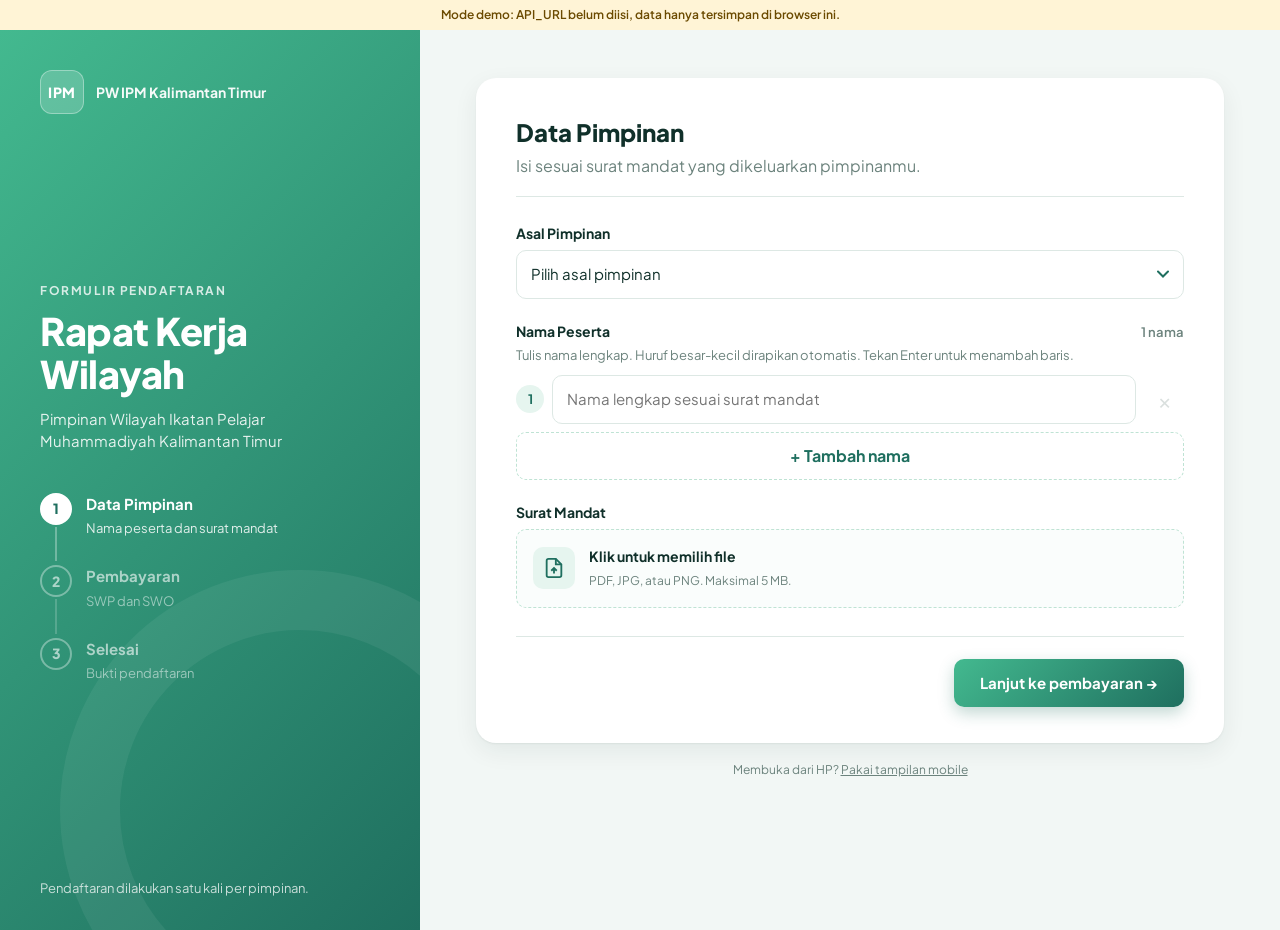
==== d/index.html @ c75848a4 "Website pendaftaran dan absensi Rakerwil PW IPM Kaltim Form pendaftaran per pimpinan (nama, surat ma" ====
<!doctype html>
<html lang="id">
<head>
  <meta charset="utf-8">
  <meta name="viewport" content="width=device-width, initial-scale=1">
  <title>Pendaftaran Rakerwil PW IPM Kaltim</title>
  <meta name="theme-color" content="#1f6f5f">
  <link rel="preconnect" href="https://fonts.googleapis.com">
  <link rel="preconnect" href="https://fonts.gstatic.com" crossorigin>
  <link href="https://fonts.googleapis.com/css2?family=Plus+Jakarta+Sans:wght@400;500;600;700;800&display=swap" rel="stylesheet">
  <link rel="stylesheet" href="../shared/css/base.css">
  <link rel="stylesheet" href="css/desktop.css">
</head>
<body data-ui="d">
<div class="d-shell">

  <!-- Panel kiri -->
  <aside class="d-hero">
    <div class="d-hero-top">
      <span class="logo-mark">IPM</span>
      <span class="d-hero-org">PW IPM Kalimantan Timur</span>
    </div>

    <div class="d-hero-mid">
      <p class="d-eyebrow">Formulir Pendaftaran</p>
      <h1 data-isi="namaAcara">Rapat Kerja Wilayah</h1>
      <p class="d-hero-sub" data-isi="penyelenggara">Pimpinan Wilayah Ikatan Pelajar Muhammadiyah Kalimantan Timur</p>

      <ol class="d-steps">
        <li data-ind="1"><span class="n">1</span><div><b>Data Pimpinan</b><small>Nama peserta dan surat mandat</small></div></li>
        <li data-ind="2"><span class="n">2</span><div><b>Pembayaran</b><small>SWP dan SWO</small></div></li>
        <li data-ind="3"><span class="n">3</span><div><b>Selesai</b><small>Bukti pendaftaran</small></div></li>
      </ol>
    </div>

    <p class="d-hero-foot">Pendaftaran dilakukan satu kali per pimpinan.</p>
  </aside>

  <!-- Panel kanan -->
  <main class="d-main">
    <div class="d-card">

      <div id="loading" class="layar-tengah">
        <div class="spinner"></div>
        <p class="muted">Memuat formulir...</p>
      </div>

      <div id="error-box" class="layar-tengah" hidden>
        <div class="ikon-besar bad">
          <svg width="32" height="32" viewBox="0 0 24 24" fill="none" stroke="currentColor" stroke-width="2"><circle cx="12" cy="12" r="10"/><path d="M12 8v4M12 16h.01"/></svg>
        </div>
        <h2>Formulir gagal dimuat</h2>
        <p class="muted" id="error-msg"></p>
        <button class="btn btn-primary" id="btn-coba-lagi" style="margin-top:18px">Coba lagi</button>
      </div>

      <div id="form-wrap" hidden>

        <!-- LANGKAH 1 -->
        <section data-step="1">
          <header class="d-sec-head">
            <h2>Data Pimpinan</h2>
            <p class="muted">Isi sesuai surat mandat yang dikeluarkan pimpinanmu.</p>
          </header>

          <label class="field">
            <span class="label">Asal Pimpinan</span>
            <select id="f-pimpinan" class="select"></select>
            <div class="field-err" id="pimpinan-err" hidden></div>
          </label>

          <div class="field">
            <div class="nama-head">
              <span class="label">Nama Peserta</span>
              <span class="nama-count" id="nama-count"></span>
            </div>
            <span class="hint">Tulis nama lengkap. Huruf besar-kecil dirapikan otomatis. Tekan Enter untuk menambah baris.</span>
            <div id="nama-list"></div>
            <button type="button" class="btn-tambah" id="btn-tambah-nama">+ Tambah nama</button>
            <div class="field-err" id="nama-err" hidden></div>
          </div>

          <div class="field">
            <span class="label">Surat Mandat</span>
            <label class="file-drop">
              <input type="file" id="f-mandat" accept=".pdf,.jpg,.jpeg,.png,application/pdf,image/jpeg,image/png">
              <span class="ikon"><svg width="22" height="22" viewBox="0 0 24 24" fill="none" stroke="currentColor" stroke-width="2"><path d="M14 2H6a2 2 0 0 0-2 2v16a2 2 0 0 0 2 2h12a2 2 0 0 0 2-2V8z"/><path d="M14 2v6h6M12 18v-6M9 15l3-3 3 3"/></svg></span>
              <span class="teks"><b id="mandat-label" data-kosong="Klik untuk memilih file">Klik untuk memilih file</b><small>PDF, JPG, atau PNG. Maksimal <span data-maks-file>5</span> MB.</small></span>
            </label>
            <div class="field-err" id="mandat-err" hidden></div>
          </div>
        </section>

        <!-- LANGKAH 2 -->
        <section data-step="2" hidden>
          <header class="d-sec-head">
            <h2>Pembayaran</h2>
            <p class="muted">SWP dihitung per nama, SWO sekali per pimpinan. Keduanya wajib meskipun yang hadir hanya satu orang.</p>
          </header>

          <div class="info warn" id="nominal-warning" hidden style="margin-bottom:16px">
            <b>Nominal SWP dan SWO belum diisi panitia.</b> Total di bawah masih Rp0.
          </div>

          <div class="d-two">
            <div>
              <span class="label">Rincian</span>
              <div class="rincian">
                <div id="rincian"></div>
                <div class="rincian-total"><span>Total yang harus dibayar</span><span class="angka" data-total>Rp0</span></div>
              </div>
            </div>
            <div class="ringkas">
              <span class="label" id="ringkas-pimpinan"></span>
              <ol id="ringkas-nama"></ol>
            </div>
          </div>

          <div class="field" style="margin-top:24px">
            <span class="label">Cara Pembayaran</span>
            <div class="metode-grid d-metode">
              <label class="metode-opsi">
                <input type="radio" name="metode" value="transfer">
                <span class="radio-dot"></span>
                <span><b>Transfer sekarang</b><small>Transfer ke rekening panitia lalu unggah buktinya.</small></span>
              </label>
              <label class="metode-opsi">
                <input type="radio" name="metode" value="offline">
                <span class="radio-dot"></span>
                <span><b>Bayar di tempat</b><small>Bayar tunai di meja registrasi saat hari pelaksanaan.</small></span>
              </label>
            </div>
            <div class="field-err" id="metode-err" hidden></div>

            <div class="panel" id="panel-transfer" hidden>
              <div class="rekening">
                <div>
                  <small id="rek-bank"></small>
                  <div class="no" id="rek-no"></div>
                  <small>a.n. <span id="rek-nama"></span></small>
                </div>
                <button type="button" class="btn btn-sm" id="btn-salin">Salin nomor</button>
              </div>
              <p style="margin-bottom:12px">Transfer sebesar <b data-total>Rp0</b>, lalu unggah bukti transfernya.</p>
              <label class="file-drop">
                <input type="file" id="f-bukti" accept=".pdf,.jpg,.jpeg,.png,application/pdf,image/jpeg,image/png">
                <span class="ikon"><svg width="22" height="22" viewBox="0 0 24 24" fill="none" stroke="currentColor" stroke-width="2"><rect x="3" y="3" width="18" height="18" rx="2"/><circle cx="8.5" cy="8.5" r="1.5"/><path d="M21 15l-5-5L5 21"/></svg></span>
                <span class="teks"><b id="bukti-label" data-kosong="Unggah bukti transfer">Unggah bukti transfer</b><small>Screenshot atau foto struk. Maksimal <span data-maks-file>5</span> MB.</small></span>
              </label>
              <div class="field-err" id="bukti-err" hidden></div>
            </div>

            <div class="panel" id="panel-offline" hidden>
              <p>Siapkan <b data-total>Rp0</b> dan bayarkan di meja registrasi.</p>
              <p class="muted" id="offline-batas" style="margin-top:4px"></p>
            </div>
          </div>

          <label class="cek">
            <input type="checkbox" id="f-setuju">
            <span>Data yang saya isi sudah sesuai dengan surat mandat dan tidak akan didaftarkan ulang.</span>
          </label>
          <div class="field-err" id="setuju-err" hidden></div>
          <div class="field-err" id="kirim-err" hidden></div>
        </section>

        <!-- LANGKAH 3 -->
        <section data-step="3" hidden>
          <div class="layar-tengah" style="padding-bottom:24px">
            <div class="ikon-besar ok">
              <svg width="34" height="34" viewBox="0 0 24 24" fill="none" stroke="currentColor" stroke-width="2.5"><path d="M20 6L9 17l-5-5"/></svg>
            </div>
            <h2>Pendaftaran berhasil</h2>
            <p class="muted">Simpan atau screenshot halaman ini sebagai bukti.</p>
          </div>

          <div class="d-hasil">
            <div class="d-hasil-id"><small>Kode pendaftaran</small><b id="hasil-id"></b></div>
            <dl>
              <dt>Asal pimpinan</dt><dd id="hasil-pimpinan"></dd>
              <dt>Waktu daftar</dt><dd id="hasil-waktu"></dd>
              <dt>Total bayar</dt><dd id="hasil-total"></dd>
              <dt>Status bayar</dt><dd id="hasil-status"></dd>
              <dt>Peserta</dt><dd><ol id="hasil-nama"></ol></dd>
            </dl>
            <p class="info ok" id="hasil-catatan"></p>
          </div>
          <div style="text-align:center;margin-top:20px">
            <button class="btn btn-outline" id="btn-daftar-lagi">Daftarkan pimpinan lain</button>
          </div>
        </section>

        <div class="d-actions" id="actions">
          <button class="btn btn-ghost" id="btn-kembali" hidden>&larr; Kembali</button>
          <span></span>
          <button class="btn btn-primary" id="btn-lanjut">Lanjut ke pembayaran &rarr;</button>
          <button class="btn btn-primary" id="btn-kirim" hidden>Kirim pendaftaran</button>
        </div>
      </div>
    </div>

    <p class="ganti-tampilan d-foot">Membuka dari HP? <a href="#" data-ganti-tampilan="m">Pakai tampilan mobile</a></p>
  </main>
</div>

<script src="../shared/js/config.js"></script>
<script src="../shared/js/util.js"></script>
<script src="../shared/js/mock.js"></script>
<script src="../shared/js/api.js"></script>
<script src="../shared/js/daftar.js"></script>
</body>
</html>
---- shared/css/base.css ----
/*
 * Gaya dasar bersama (warna, tombol, input, komponen).
 * Ganti warna utama cukup di bagian :root ini.
 */
:root {
  --g1: #43b98f;            /* hijau terang (awal gradient) */
  --g2: #1f6f5f;            /* hijau gelap (akhir gradient) */
  --grad: linear-gradient(135deg, var(--g1) 0%, var(--g2) 100%);
  --g-soft: #e6f5ef;
  --g-line: #bfe3d4;

  --ink: #10302a;
  --ink-2: #3c5a53;
  --muted: #6c837d;
  --line: #dde8e4;
  --bg: #f2f7f5;
  --card: #ffffff;

  --ok: #1d8a5a;   --ok-bg: #e3f6ec;
  --warn: #9a6a00; --warn-bg: #fff4d6;
  --bad: #b4381f;  --bad-bg: #fde8e3;

  --r: 14px;
  --r-sm: 10px;
  --shadow: 0 1px 2px rgba(16, 48, 42, .06), 0 8px 24px rgba(16, 48, 42, .07);
  --font: 'Plus Jakarta Sans', system-ui, -apple-system, 'Segoe UI', Roboto, sans-serif;
}

* { box-sizing: border-box; }
html { -webkit-text-size-adjust: 100%; }
body {
  margin: 0;
  font-family: var(--font);
  color: var(--ink);
  background: var(--bg);
  line-height: 1.5;
  -webkit-font-smoothing: antialiased;
}
[hidden] { display: none !important; }
h1, h2, h3, p { margin: 0; }
a { color: var(--g2); }
button, input, select { font: inherit; color: inherit; }
.muted { color: var(--muted); }

/* ---------- Logo sementara ---------- */
.logo-mark {
  display: inline-grid;
  place-items: center;
  width: 44px; height: 44px;
  border-radius: 12px;
  background: rgba(255, 255, 255, .18);
  border: 1px solid rgba(255, 255, 255, .35);
  color: #fff;
  font-weight: 800;
  font-size: 14px;
  letter-spacing: .5px;
}

/* ---------- Tombol ---------- */
.btn {
  display: inline-flex; align-items: center; justify-content: center; gap: 8px;
  border: 0; border-radius: var(--r-sm);
  padding: 12px 20px;
  font-weight: 700; font-size: 15px;
  cursor: pointer;
  text-decoration: none;
  transition: transform .08s, box-shadow .2s, background .2s, opacity .2s;
}
.btn:active { transform: scale(.98); }
.btn:disabled { opacity: .55; cursor: not-allowed; }
.btn-primary { background: var(--grad); color: #fff; box-shadow: 0 6px 16px rgba(31, 111, 95, .28); }
.btn-primary:hover:not(:disabled) { box-shadow: 0 8px 22px rgba(31, 111, 95, .38); }
.btn-outline { background: #fff; color: var(--g2); border: 1.5px solid var(--g-line); }
.btn-outline:hover:not(:disabled) { border-color: var(--g1); background: var(--g-soft); }
.btn-ghost { background: transparent; color: var(--ink-2); }
.btn-ghost:hover:not(:disabled) { background: #edf3f1; }
.btn-sm { padding: 7px 12px; font-size: 13px; border-radius: 8px; }

/* ---------- Form ---------- */
.field { display: block; margin-bottom: 22px; }
.label { display: block; font-weight: 700; font-size: 14px; margin-bottom: 6px; }
.hint { display: block; color: var(--muted); font-size: 13px; margin: -2px 0 10px; }
.input, .select {
  width: 100%;
  padding: 12px 14px;
  border: 1.5px solid var(--line);
  border-radius: var(--r-sm);
  background: #fff;
  font-size: 15px;
  outline: none;
  transition: border-color .15s, box-shadow .15s;
}
.input:focus, .select:focus { border-color: var(--g1); box-shadow: 0 0 0 4px rgba(67, 185, 143, .15); }
.select {
  appearance: none;
  background-image: url("data:image/svg+xml,%3Csvg xmlns='http://www.w3.org/2000/svg' width='12' height='8' fill='none'%3E%3Cpath d='M1 1.5l5 5 5-5' stroke='%231f6f5f' stroke-width='2' stroke-linecap='round'/%3E%3C/svg%3E");
  background-repeat: no-repeat;
  background-position: right 14px center;
  padding-right: 38px;
}
.field-err {
  color: var(--bad);
  font-size: 13px;
  font-weight: 600;
  margin-top: 6px;
}

/* Daftar nama */
.nama-head { display: flex; justify-content: space-between; align-items: baseline; }
.nama-count { font-size: 13px; color: var(--muted); font-weight: 600; }
.nama-row { display: flex; align-items: center; gap: 8px; margin-bottom: 8px; }
.nama-no {
  flex: 0 0 28px; height: 28px;
  display: grid; place-items: center;
  border-radius: 50%;
  background: var(--g-soft); color: var(--g2);
  font-size: 13px; font-weight: 700;
}
.nama-row .input { flex: 1; }
.btn-hapus {
  flex: 0 0 40px; height: 44px;
  border: 0; border-radius: var(--r-sm);
  background: transparent; color: var(--muted);
  font-size: 22px; cursor: pointer;
}
.btn-hapus:hover:not(:disabled) { background: var(--bad-bg); color: var(--bad); }
.btn-hapus:disabled { opacity: .25; cursor: default; }
.btn-tambah {
  width: 100%;
  border: 1.5px dashed var(--g-line);
  background: transparent;
  color: var(--g2);
  border-radius: var(--r-sm);
  padding: 11px;
  font-weight: 700;
  cursor: pointer;
}
.btn-tambah:hover { background: var(--g-soft); border-color: var(--g1); }

/* Upload file */
.file-drop {
  position: relative;
  display: flex; align-items: center; gap: 14px;
  padding: 16px;
  border: 1.5px dashed var(--g-line);
  border-radius: var(--r-sm);
  background: #fafdfc;
  cursor: pointer;
  transition: background .15s, border-color .15s;
}
.file-drop:hover { background: var(--g-soft); border-color: var(--g1); }
.file-drop input { position: absolute; inset: 0; opacity: 0; cursor: pointer; }
.file-drop .ikon {
  flex: 0 0 42px; height: 42px;
  display: grid; place-items: center;
  border-radius: 10px;
  background: var(--g-soft); color: var(--g2);
}
.file-drop .teks b { display: block; font-size: 14px; word-break: break-all; }
.file-drop .teks small { color: var(--muted); font-size: 12px; }
.file-drop.terisi { border-style: solid; border-color: var(--g1); background: var(--g-soft); }
.file-drop.terisi .ikon { background: var(--grad); color: #fff; }

/* Rincian biaya */
.rincian { border: 1px solid var(--line); border-radius: var(--r); overflow: hidden; background: #fff; }
.rincian-row {
  display: grid; grid-template-columns: 1fr auto auto; gap: 16px; align-items: center;
  padding: 14px 16px; border-bottom: 1px solid var(--line);
}
.rincian-row small { display: block; color: var(--muted); font-size: 12px; }
.rincian-hitung { color: var(--ink-2); font-size: 14px; }
.rincian-jumlah { font-weight: 700; text-align: right; min-width: 100px; }
.rincian-total {
  display: flex; justify-content: space-between; align-items: center;
  padding: 16px; background: var(--g-soft);
  font-weight: 700;
}
.rincian-total .angka { font-size: 22px; color: var(--g2); font-weight: 800; }

/* Pilihan metode bayar */
.metode-grid { display: grid; gap: 10px; }
.metode-opsi {
  position: relative;
  display: flex; gap: 12px; align-items: flex-start;
  padding: 14px 16px;
  border: 1.5px solid var(--line);
  border-radius: var(--r);
  background: #fff;
  cursor: pointer;
  transition: border-color .15s, background .15s;
}
.metode-opsi input { position: absolute; opacity: 0; }
.metode-opsi .radio-dot { margin-top: 2px; }
.metode-opsi b { display: block; font-size: 15px; }
.metode-opsi small { color: var(--muted); font-size: 13px; }
.metode-opsi.dipilih { border-color: var(--g1); background: var(--g-soft); }

.radio-dot {
  flex: 0 0 20px; width: 20px; height: 20px;
  border-radius: 50%;
  border: 2px solid #b7cbc4;
  background: #fff;
  transition: all .15s;
}
.dipilih .radio-dot { border: 6px solid var(--g2); }

/* Panel rekening */
.panel { margin-top: 14px; padding: 16px; border-radius: var(--r); background: #fff; border: 1px solid var(--line); }
.rekening {
  display: flex; align-items: center; justify-content: space-between; gap: 12px;
  padding: 14px 16px; margin-bottom: 14px;
  border-radius: var(--r-sm);
  background: var(--grad); color: #fff;
}
.rekening small { display: block; opacity: .85; font-size: 12px; }
.rekening .no { font-size: 20px; font-weight: 800; letter-spacing: 1px; }
.rekening .btn { background: rgba(255,255,255,.2); color: #fff; border: 1px solid rgba(255,255,255,.4); }

.cek {
  display: flex; gap: 10px; align-items: flex-start;
  font-size: 14px; color: var(--ink-2);
  cursor: pointer;
}
.cek input { width: 18px; height: 18px; margin: 2px 0 0; accent-color: var(--g2); flex: 0 0 auto; }

/* Ringkasan */
.ringkas { padding: 14px 16px; border-radius: var(--r); background: #f7faf9; border: 1px solid var(--line); }
.ringkas ol { margin: 6px 0 0; padding-left: 20px; }
.ringkas li { font-size: 14px; }

/* ---------- Badge & info ---------- */
.badge {
  display: inline-block;
  padding: 3px 10px;
  border-radius: 999px;
  font-size: 12px; font-weight: 700;
  white-space: nowrap;
}
.badge.ok { background: var(--ok-bg); color: var(--ok); }
.badge.warn { background: var(--warn-bg); color: var(--warn); }
.badge.bad { background: var(--bad-bg); color: var(--bad); }

.info { padding: 12px 14px; border-radius: var(--r-sm); font-size: 14px; }
.info.ok { background: var(--ok-bg); color: #145c3d; }
.info.warn { background: var(--warn-bg); color: #6b4a00; }
.info.bad { background: var(--bad-bg); color: #8a2a17; }
.info b { display: block; }

/* ---------- Status layar ---------- */
.spinner {
  width: 36px; height: 36px; margin: 0 auto 14px;
  border: 3px solid var(--g-soft); border-top-color: var(--g1);
  border-radius: 50%;
  animation: putar .8s linear infinite;
}
@keyframes putar { to { transform: rotate(360deg); } }
.berputar svg { animation: putar .8s linear infinite; }
.layar-tengah { text-align: center; padding: 48px 16px; }
.layar-tengah .ikon-besar {
  width: 72px; height: 72px; margin: 0 auto 16px;
  display: grid; place-items: center;
  border-radius: 50%;
}
.ikon-besar.ok { background: var(--ok-bg); color: var(--ok); }
.ikon-besar.tutup { background: #eef2f1; color: var(--muted); }
.ikon-besar.bad { background: var(--bad-bg); color: var(--bad); }

/* ---------- Absen: pilihan nama ---------- */
.peserta-list { display: grid; gap: 8px; }
.peserta-opsi {
  position: relative;
  display: flex; align-items: center; gap: 12px;
  padding: 14px 16px;
  border: 1.5px solid var(--line);
  border-radius: var(--r-sm);
  background: #fff;
  cursor: pointer;
}
.peserta-opsi input { position: absolute; opacity: 0; }
.peserta-nama { flex: 1; font-weight: 600; }
.peserta-opsi.dipilih { border-color: var(--g1); background: var(--g-soft); }
.peserta-opsi.hadir { cursor: default; opacity: .6; }

/* ---------- Admin ---------- */
.switch { position: relative; display: inline-block; width: 52px; height: 30px; flex: 0 0 auto; }
.switch input { opacity: 0; width: 0; height: 0; }
.switch span {
  position: absolute; inset: 0;
  background: #c9d6d2; border-radius: 999px;
  transition: background .2s; cursor: pointer;
}
.switch span::before {
  content: ''; position: absolute; left: 4px; top: 4px;
  width: 22px; height: 22px; border-radius: 50%;
  background: #fff; box-shadow: 0 1px 3px rgba(0,0,0,.2);
  transition: transform .2s;
}
.switch input:checked + span { background: var(--g2); }
.switch input:checked + span::before { transform: translateX(22px); }
.absen-status { font-weight: 800; font-size: 14px; }
.absen-status.buka { color: var(--ok); }
.absen-status.tutup { color: var(--bad); }

.kartu { background: #fff; border: 1px solid var(--line); border-radius: var(--r); overflow: hidden; }
.kartu-head { display: flex; justify-content: space-between; gap: 12px; padding: 14px 16px 10px; }
.kartu-head h3 { font-size: 16px; line-height: 1.3; }
.kartu-id { font-size: 12px; color: var(--muted); font-weight: 600; }
.kartu-hadir {
  flex: 0 0 auto; align-self: flex-start;
  font-size: 12px; font-weight: 700;
  padding: 4px 10px; border-radius: 999px;
  background: var(--g-soft); color: var(--g2);
}
.kartu-bayar {
  display: flex; flex-wrap: wrap; justify-content: space-between; align-items: center; gap: 10px;
  padding: 10px 16px; background: #f7faf9;
  border-top: 1px solid var(--line); border-bottom: 1px solid var(--line);
}
.bayar-info { display: flex; flex-wrap: wrap; align-items: center; gap: 4px 10px; }
.bayar-info .muted { font-size: 12px; width: 100%; }
.bayar-total { font-weight: 800; }
.bayar-aksi { display: flex; flex-wrap: wrap; align-items: center; gap: 10px; }
.link { font-size: 13px; font-weight: 600; }
.peserta { list-style: none; margin: 0; padding: 4px 0; }
.peserta li { display: flex; align-items: center; gap: 10px; padding: 8px 16px; }
.peserta li + li { border-top: 1px dashed var(--line); }
.peserta .dot { flex: 0 0 10px; height: 10px; border-radius: 50%; background: #d3dfdb; }
.peserta li.hadir .dot { background: var(--ok); }
.p-nama { flex: 1; font-weight: 600; font-size: 14px; }
.p-ket { font-size: 12px; color: var(--muted); }
.kosong { text-align: center; padding: 40px 16px; color: var(--muted); }

/* ---------- Toast & banner ---------- */
.toast {
  position: fixed; left: 50%; bottom: 24px; z-index: 100;
  transform: translate(-50%, 20px);
  max-width: calc(100% - 32px);
  padding: 12px 18px; border-radius: 12px;
  background: var(--ink); color: #fff;
  font-size: 14px; font-weight: 600;
  opacity: 0; pointer-events: none;
  transition: all .25s;
}
.toast.show { opacity: 1; transform: translate(-50%, 0); }
.toast.ok { background: var(--ok); }
.toast.bad { background: var(--bad); }

.demo-banner {
  background: #fff4d6; color: #6b4a00;
  text-align: center; font-size: 12px; font-weight: 600;
  padding: 6px 12px;
}

.ganti-tampilan { font-size: 12px; color: var(--muted); }
.ganti-tampilan a { color: inherit; }
---- d/css/desktop.css ----
/* Tampilan DESKTOP */

/* ---------- Kerangka 2 kolom (form daftar & absen) ---------- */
.d-shell {
  display: grid;
  grid-template-columns: minmax(340px, 420px) 1fr;
  min-height: 100vh;
}
.d-hero {
  position: sticky; top: 0;
  height: 100vh;
  display: flex; flex-direction: column; justify-content: space-between;
  padding: 40px 40px 32px;
  background: var(--grad);
  color: #fff;
  overflow: hidden;
}
.d-hero::after {
  content: '';
  position: absolute; right: -120px; bottom: -120px;
  width: 360px; height: 360px;
  border-radius: 50%;
  border: 60px solid rgba(255, 255, 255, .06);
  pointer-events: none;
}
.d-hero-top { display: flex; align-items: center; gap: 12px; }
.d-hero-org { font-weight: 700; font-size: 14px; opacity: .95; }
.d-eyebrow {
  font-size: 12px; font-weight: 700; letter-spacing: 1.5px; text-transform: uppercase;
  opacity: .8; margin-bottom: 10px;
}
.d-hero h1 { font-size: 38px; line-height: 1.12; font-weight: 800; letter-spacing: -.5px; }
.d-hero-sub { margin-top: 12px; font-size: 15px; opacity: .88; max-width: 320px; }
.d-hero-foot { font-size: 13px; opacity: .75; position: relative; z-index: 1; }

.d-steps { list-style: none; margin: 40px 0 0; padding: 0; }
.d-steps li {
  position: relative;
  display: flex; gap: 14px; align-items: flex-start;
  padding-bottom: 26px;
  opacity: .6;
  transition: opacity .2s;
}
.d-steps li:not(:last-child)::before {
  content: ''; position: absolute; left: 15px; top: 34px; bottom: 4px;
  width: 2px; background: rgba(255,255,255,.3);
}
.d-steps .n {
  flex: 0 0 32px; height: 32px;
  display: grid; place-items: center;
  border-radius: 50%;
  border: 2px solid rgba(255,255,255,.6);
  font-weight: 800; font-size: 14px;
}
.d-steps b { display: block; font-size: 15px; }
.d-steps small { font-size: 13px; opacity: .85; }
.d-steps li.active, .d-steps li.done { opacity: 1; }
.d-steps li.active .n { background: #fff; color: var(--g2); border-color: #fff; }
.d-steps li.done .n { background: rgba(255,255,255,.25); border-color: transparent; font-size: 0; }
.d-steps li.done .n::after { content: '\2713'; font-size: 15px; }

.d-main { padding: 48px 56px; display: flex; flex-direction: column; align-items: center; }
.d-card {
  width: 100%; max-width: 760px;
  background: var(--card);
  border-radius: 20px;
  box-shadow: var(--shadow);
  padding: 36px 40px;
}
.d-sec-head { margin-bottom: 26px; padding-bottom: 18px; border-bottom: 1px solid var(--line); }
.d-sec-head h2 { font-size: 24px; font-weight: 800; margin-bottom: 4px; }

.d-two { display: grid; gap: 14px; }
.d-two .ringkas { order: -1; }
.d-two .ringkas ol { columns: 2; column-gap: 28px; }
.d-metode { grid-template-columns: 1fr 1fr; }

.d-actions {
  display: flex; justify-content: space-between; align-items: center; gap: 12px;
  margin-top: 28px; padding-top: 22px;
  border-top: 1px solid var(--line);
}
.d-actions .btn-primary { padding: 13px 26px; }
.d-foot { margin-top: 18px; }

.d-hasil {
  border: 1px solid var(--line);
  border-radius: var(--r);
  padding: 20px 24px;
}
.d-hasil-id {
  display: flex; justify-content: space-between; align-items: center;
  padding: 14px 18px; margin-bottom: 16px;
  border-radius: var(--r-sm);
  background: var(--grad); color: #fff;
}
.d-hasil-id b { font-size: 24px; letter-spacing: 1px; }
.d-hasil dl { display: grid; grid-template-columns: 140px 1fr; gap: 10px 16px; margin: 0 0 16px; }
.d-hasil dt { color: var(--muted); font-size: 14px; }
.d-hasil dd { margin: 0; font-weight: 600; }
.d-hasil ol { margin: 0; padding-left: 18px; }

/* ---------- Absen ---------- */
.d-absen-card { max-width: 560px; }
.d-absen-card .layar-tengah h2 { font-size: 24px; margin-bottom: 6px; }

/* ---------- Admin ---------- */
.d-admin { display: grid; grid-template-columns: 280px 1fr; min-height: 100vh; }
.d-side {
  position: sticky; top: 0; height: 100vh;
  display: flex; flex-direction: column; gap: 22px;
  padding: 28px 22px;
  background: var(--grad); color: #fff;
  overflow-y: auto;
}
.d-side h1 { font-size: 20px; line-height: 1.25; }
.d-side small { opacity: .8; font-size: 13px; }
.d-stats { display: grid; gap: 10px; }
.d-stat { padding: 12px 14px; border-radius: 12px; background: rgba(255,255,255,.13); }
.d-stat small { display: block; font-size: 12px; opacity: .85; }
.d-stat b { font-size: 22px; font-weight: 800; }
.d-absen-box {
  padding: 14px; border-radius: 12px;
  background: #fff; color: var(--ink);
}
.d-absen-box .row { display: flex; justify-content: space-between; align-items: center; gap: 10px; }
.d-absen-box p { font-size: 12px; color: var(--muted); margin-top: 6px; }
.d-side .btn-side { background: rgba(255,255,255,.15); color: #fff; width: 100%; justify-content: flex-start; }
.d-side .btn-side:hover { background: rgba(255,255,255,.25); }
.d-side .bawah { margin-top: auto; display: grid; gap: 8px; }

.d-content { padding: 28px 36px; }
.d-toolbar {
  position: sticky; top: 0; z-index: 5;
  display: flex; gap: 10px; align-items: center;
  padding: 12px 0 16px;
  background: var(--bg);
}
.d-toolbar .input { flex: 1; }
.d-toolbar .select { width: 220px; }
.d-toolbar .btn-outline { padding: 11px 14px; }
.d-list { display: grid; grid-template-columns: repeat(auto-fill, minmax(420px, 1fr)); gap: 16px; align-items: start; }
.d-update { font-size: 12px; color: var(--muted); margin-bottom: 4px; }

.d-login-wrap { min-height: 100vh; display: grid; place-items: center; background: var(--grad); padding: 24px; }
.d-login {
  width: 100%; max-width: 400px;
  background: #fff; border-radius: 20px;
  padding: 36px; box-shadow: 0 20px 60px rgba(0,0,0,.2);
}
.d-login h1 { font-size: 22px; margin: 14px 0 4px; }
.d-login .logo-mark { background: var(--grad); border: 0; }
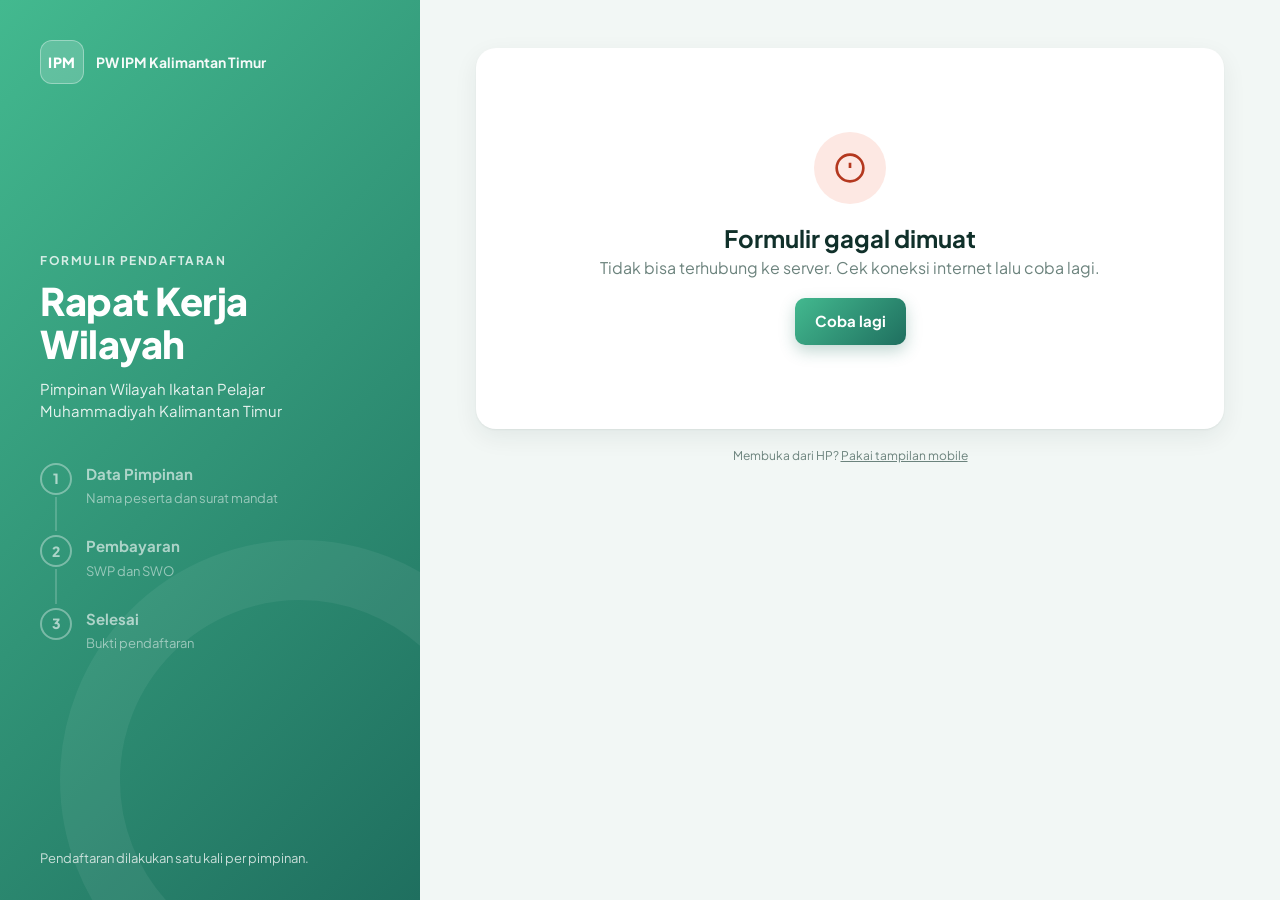
==== commit 01aa5224: "Update hint text for name input field Removed hint about automatic capitalization from the input fie" ====
--- a/d/index.html
+++ b/d/index.html
@@ -74,7 +74,7 @@
               <span class="label">Nama Peserta</span>
               <span class="nama-count" id="nama-count"></span>
             </div>
-            <span class="hint">Tulis nama lengkap. Huruf besar-kecil dirapikan otomatis. Tekan Enter untuk menambah baris.</span>
+            <span class="hint">Tulis nama lengkap. Tekan Enter untuk menambah baris.</span>
             <div id="nama-list"></div>
             <button type="button" class="btn-tambah" id="btn-tambah-nama">+ Tambah nama</button>
             <div class="field-err" id="nama-err" hidden></div>
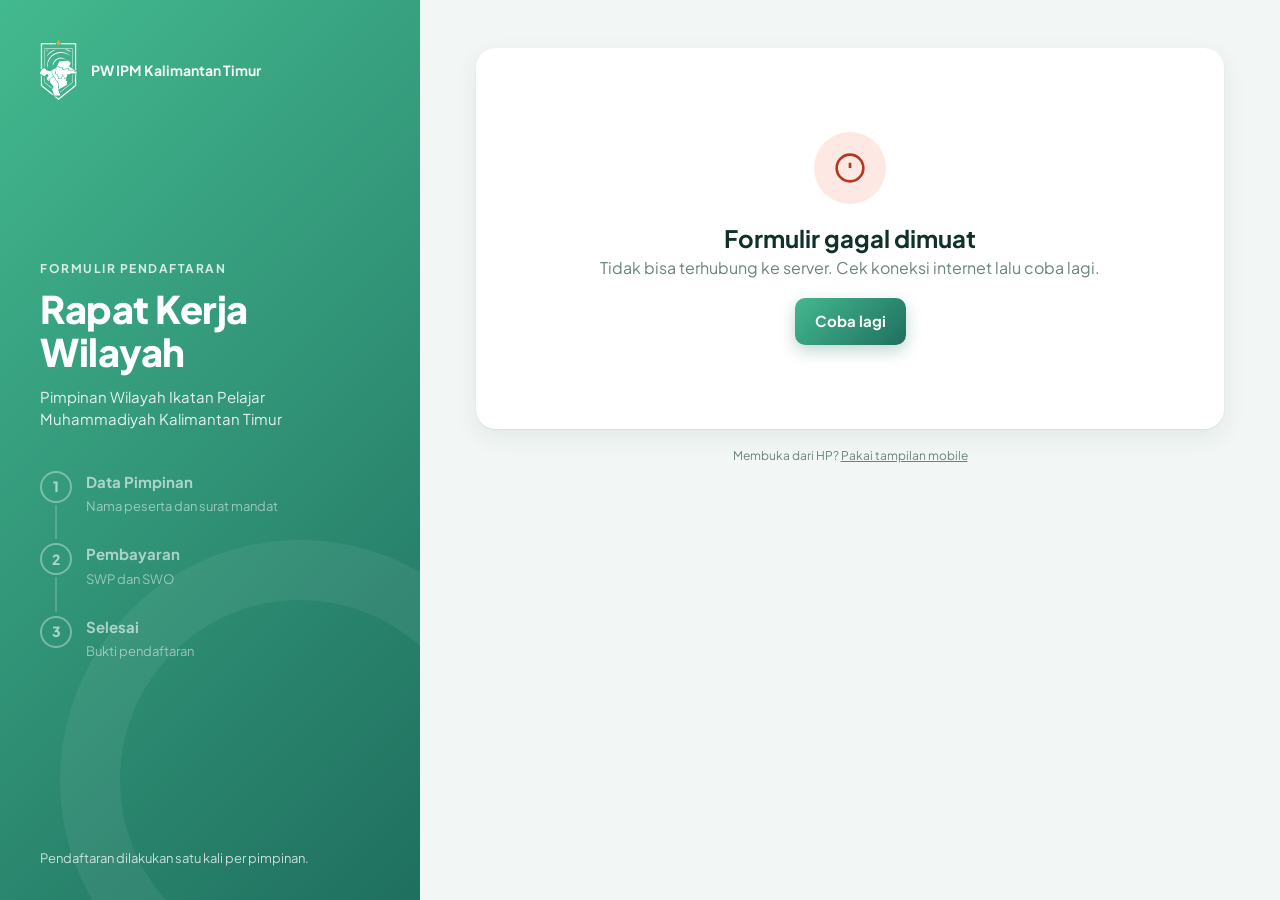
==== commit dffb2177: "Logo PW, pop-up konfirmasi, dan perapian halaman absen - Ganti placeholder 'IPM' dengan logo PW (put" ====
--- a/d/index.html
+++ b/d/index.html
@@ -17,7 +17,7 @@
   <!-- Panel kiri -->
   <aside class="d-hero">
     <div class="d-hero-top">
-      <span class="logo-mark">IPM</span>
+      <img class="logo" src="../shared/img/logo-pw.png" alt="Logo PW IPM Kalimantan Timur">
       <span class="d-hero-org">PW IPM Kalimantan Timur</span>
     </div>
 
@@ -76,16 +76,16 @@
             </div>
             <span class="hint">Tulis nama lengkap. Tekan Enter untuk menambah baris.</span>
             <div id="nama-list"></div>
-            <button type="button" class="btn-tambah" id="btn-tambah-nama">+ Tambah nama</button>
+            <button type="button" class="btn-tambah" id="btn-tambah-nama"><svg width="18" height="18" viewBox="0 0 24 24" fill="none" stroke="currentColor" stroke-width="2.5" stroke-linecap="round" aria-hidden="true"><path d="M12 5v14M5 12h14"/></svg><span>Tambah nama</span></button>
             <div class="field-err" id="nama-err" hidden></div>
           </div>
 
           <div class="field">
             <span class="label">Surat Mandat</span>
             <label class="file-drop">
-              <input type="file" id="f-mandat" accept=".pdf,.jpg,.jpeg,.png,application/pdf,image/jpeg,image/png">
+              <input type="file" id="f-mandat" accept=".pdf,application/pdf">
               <span class="ikon"><svg width="22" height="22" viewBox="0 0 24 24" fill="none" stroke="currentColor" stroke-width="2"><path d="M14 2H6a2 2 0 0 0-2 2v16a2 2 0 0 0 2 2h12a2 2 0 0 0 2-2V8z"/><path d="M14 2v6h6M12 18v-6M9 15l3-3 3 3"/></svg></span>
-              <span class="teks"><b id="mandat-label" data-kosong="Klik untuk memilih file">Klik untuk memilih file</b><small>PDF, JPG, atau PNG. Maksimal <span data-maks-file>5</span> MB.</small></span>
+              <span class="teks"><b id="mandat-label" data-kosong="Klik untuk memilih file">Klik untuk memilih file</b><small>Hanya PDF. Maksimal <span data-maks-file>5</span> MB.</small></span>
             </label>
             <div class="field-err" id="mandat-err" hidden></div>
           </div>
@@ -143,9 +143,9 @@
               </div>
               <p style="margin-bottom:12px">Transfer sebesar <b data-total>Rp0</b>, lalu unggah bukti transfernya.</p>
               <label class="file-drop">
-                <input type="file" id="f-bukti" accept=".pdf,.jpg,.jpeg,.png,application/pdf,image/jpeg,image/png">
+                <input type="file" id="f-bukti" accept=".pdf,.jpg,.jpeg,.png,.webp,.heic,.heif,application/pdf,image/jpeg,image/png,image/webp,image/heic,image/heif">
                 <span class="ikon"><svg width="22" height="22" viewBox="0 0 24 24" fill="none" stroke="currentColor" stroke-width="2"><rect x="3" y="3" width="18" height="18" rx="2"/><circle cx="8.5" cy="8.5" r="1.5"/><path d="M21 15l-5-5L5 21"/></svg></span>
-                <span class="teks"><b id="bukti-label" data-kosong="Unggah bukti transfer">Unggah bukti transfer</b><small>Screenshot atau foto struk. Maksimal <span data-maks-file>5</span> MB.</small></span>
+                <span class="teks"><b id="bukti-label" data-kosong="Unggah bukti transfer">Unggah bukti transfer</b><small>Foto, screenshot, atau PDF. Maksimal <span data-maks-file>5</span> MB.</small></span>
               </label>
               <div class="field-err" id="bukti-err" hidden></div>
             </div>
--- a/shared/css/base.css
+++ b/shared/css/base.css
@@ -42,19 +42,19 @@
 button, input, select { font: inherit; color: inherit; }
 .muted { color: var(--muted); }
 
-/* ---------- Logo sementara ---------- */
-.logo-mark {
-  display: inline-grid;
-  place-items: center;
-  width: 44px; height: 44px;
-  border-radius: 12px;
-  background: rgba(255, 255, 255, .18);
-  border: 1px solid rgba(255, 255, 255, .35);
-  color: #fff;
-  font-weight: 800;
-  font-size: 14px;
-  letter-spacing: .5px;
-}
+/* ---------- Logo ----------
+ * Logo PW berwarna putih tanpa latar, jadi selalu ditaruh di atas hijau.
+ * .logo       = langsung di atas area bergradient
+ * .logo-badge = kotak hijau untuk dipakai di atas latar putih */
+.logo { display: block; height: 52px; width: auto; flex: 0 0 auto; }
+.logo-badge {
+  display: inline-grid; place-items: center;
+  width: 64px; height: 64px;
+  border-radius: 18px;
+  background: var(--grad);
+  box-shadow: 0 6px 16px rgba(31, 111, 95, .28);
+}
+.logo-badge img { height: 44px; width: auto; display: block; }
 
 /* ---------- Tombol ---------- */
 .btn {
@@ -121,7 +121,8 @@
   flex: 0 0 40px; height: 44px;
   border: 0; border-radius: var(--r-sm);
   background: transparent; color: var(--muted);
-  font-size: 22px; cursor: pointer;
+  display: grid; place-items: center;
+  padding: 0; cursor: pointer;
 }
 .btn-hapus:hover:not(:disabled) { background: var(--bad-bg); color: var(--bad); }
 .btn-hapus:disabled { opacity: .25; cursor: default; }
@@ -134,6 +135,8 @@
   padding: 11px;
   font-weight: 700;
   cursor: pointer;
+  display: flex; align-items: center; justify-content: center; gap: 8px;
+  line-height: 1;
 }
 .btn-tambah:hover { background: var(--g-soft); border-color: var(--g1); }
 
@@ -330,6 +333,49 @@
 .p-ket { font-size: 12px; color: var(--muted); }
 .kosong { text-align: center; padding: 40px 16px; color: var(--muted); }
 
+/* ---------- Pop-up konfirmasi ---------- */
+.modal-latar {
+  position: fixed; inset: 0; z-index: 200;
+  display: flex; align-items: center; justify-content: center;
+  padding: 20px;
+  background: rgba(10, 32, 28, .55);
+  backdrop-filter: blur(3px);
+  opacity: 0; transition: opacity .2s;
+}
+.modal-latar.tampil { opacity: 1; }
+.modal {
+  width: 100%; max-width: 420px;
+  background: #fff;
+  border-radius: 20px;
+  padding: 26px 24px 20px;
+  box-shadow: 0 24px 60px rgba(0, 0, 0, .25);
+  transform: translateY(12px) scale(.97);
+  transition: transform .22s ease;
+}
+.modal-latar.tampil .modal { transform: none; }
+.modal-ikon {
+  width: 52px; height: 52px; margin-bottom: 14px;
+  display: grid; place-items: center;
+  border-radius: 50%;
+  background: var(--g-soft); color: var(--g2);
+}
+.modal-ikon.bahaya { background: var(--bad-bg); color: var(--bad); }
+.modal h3 { font-size: 19px; font-weight: 800; margin-bottom: 6px; }
+.modal-pesan { color: var(--ink-2); font-size: 15px; }
+.modal-isi { margin-top: 16px; }
+.modal-aksi { display: flex; justify-content: flex-end; gap: 10px; margin-top: 22px; }
+.btn-bahaya { background: var(--bad); color: #fff; }
+.btn-bahaya:hover:not(:disabled) { background: #9a2e18; }
+
+/* QR di dalam pop-up */
+.qr-kotak {
+  display: grid; place-items: center;
+  padding: 16px; border-radius: 16px;
+  border: 2px solid var(--g-line);
+}
+.qr-kotak img, .qr-kotak canvas { display: block; max-width: 100%; height: auto; }
+.qr-url { margin-top: 10px; font-size: 12px; color: var(--muted); word-break: break-all; text-align: center; }
+
 /* ---------- Toast & banner ---------- */
 .toast {
   position: fixed; left: 50%; bottom: 24px; z-index: 100;
--- a/d/css/desktop.css
+++ b/d/css/desktop.css
@@ -23,7 +23,8 @@
   border: 60px solid rgba(255, 255, 255, .06);
   pointer-events: none;
 }
-.d-hero-top { display: flex; align-items: center; gap: 12px; }
+.d-hero-top { display: flex; align-items: center; gap: 14px; }
+.d-hero .logo { height: 60px; }
 .d-hero-org { font-weight: 700; font-size: 14px; opacity: .95; }
 .d-eyebrow {
   font-size: 12px; font-weight: 700; letter-spacing: 1.5px; text-transform: uppercase;
@@ -102,6 +103,8 @@
 
 /* ---------- Absen ---------- */
 .d-absen-card { max-width: 560px; }
+/* Absen desktop: kartu di tengah layar, tidak menempel ke panel hijau */
+.d-absen .d-main { justify-content: center; }
 .d-absen-card .layar-tengah h2 { font-size: 24px; margin-bottom: 6px; }
 
 /* ---------- Admin ---------- */
@@ -113,6 +116,7 @@
   background: var(--grad); color: #fff;
   overflow-y: auto;
 }
+.d-side .logo { height: 56px; }
 .d-side h1 { font-size: 20px; line-height: 1.25; }
 .d-side small { opacity: .8; font-size: 13px; }
 .d-stats { display: grid; gap: 10px; }
@@ -149,4 +153,4 @@
   padding: 36px; box-shadow: 0 20px 60px rgba(0,0,0,.2);
 }
 .d-login h1 { font-size: 22px; margin: 14px 0 4px; }
-.d-login .logo-mark { background: var(--grad); border: 0; }
+.d-login h1 { margin-top: 18px; }
